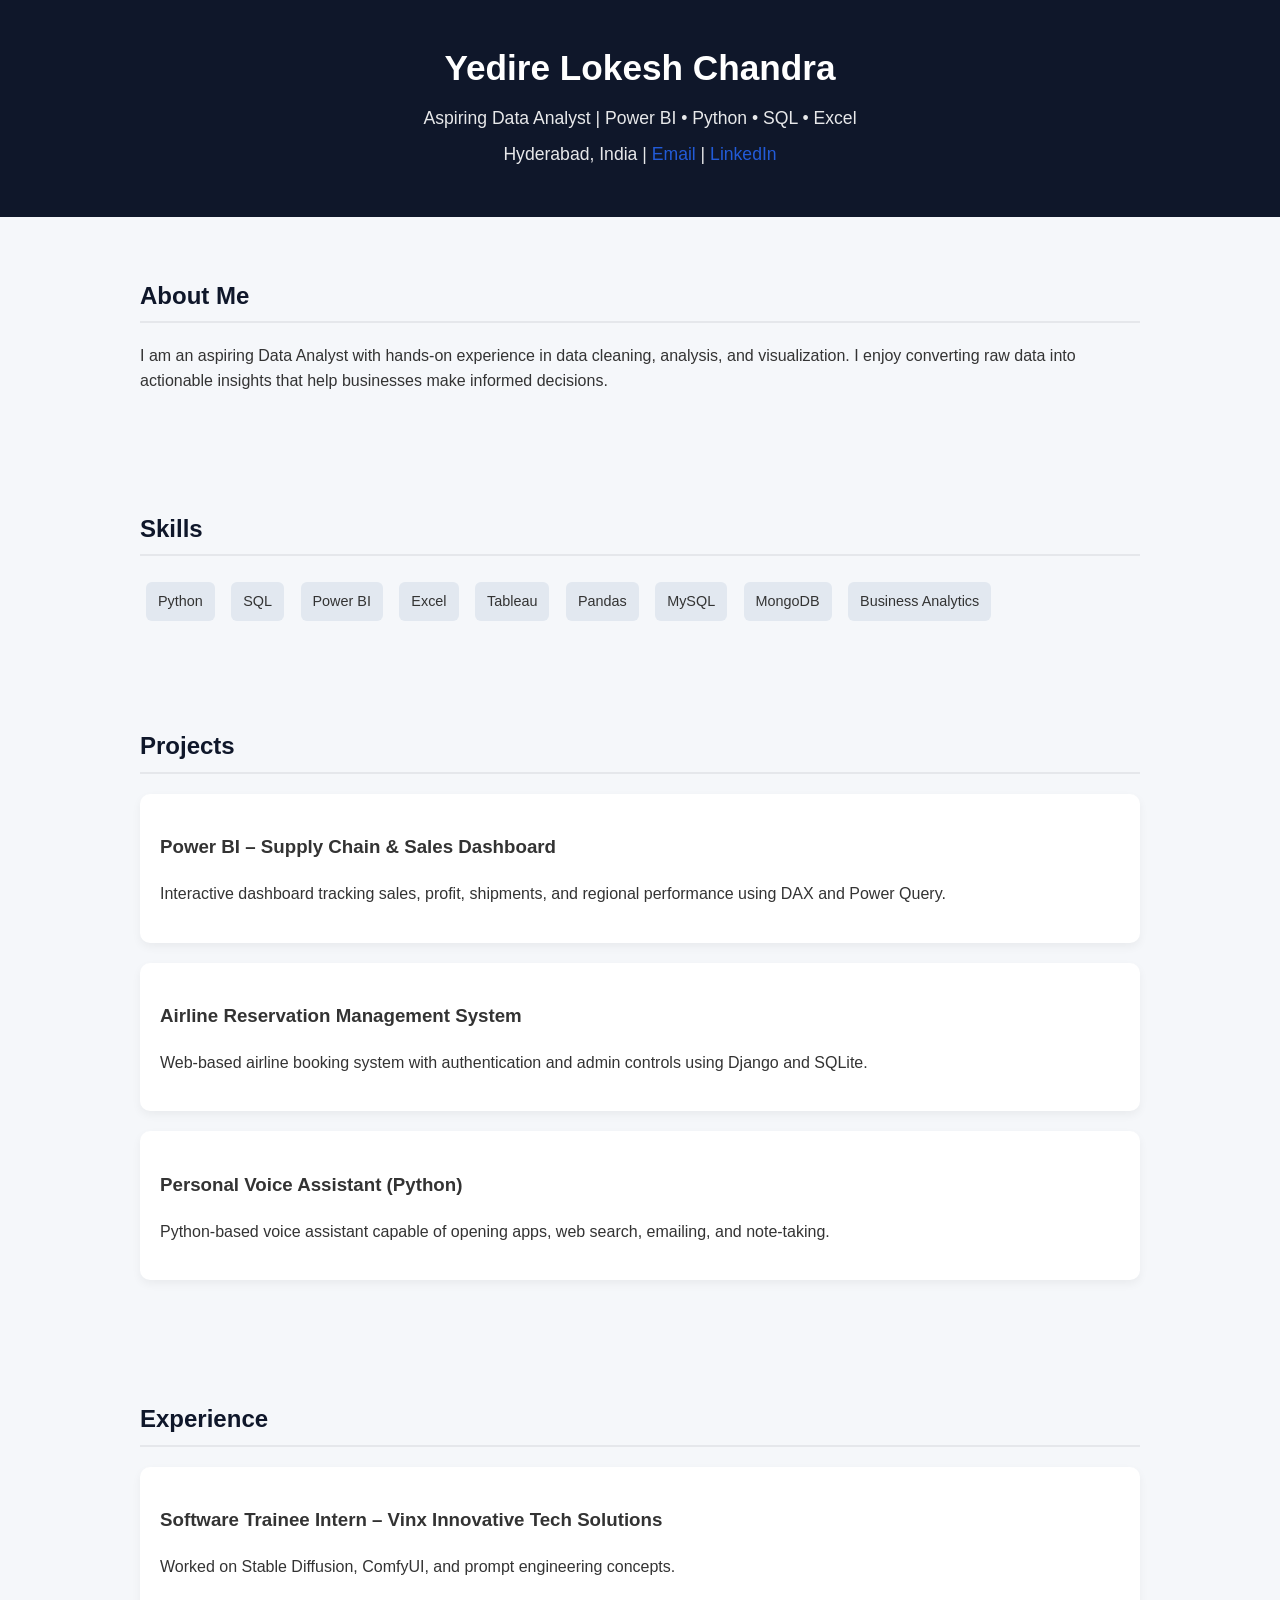
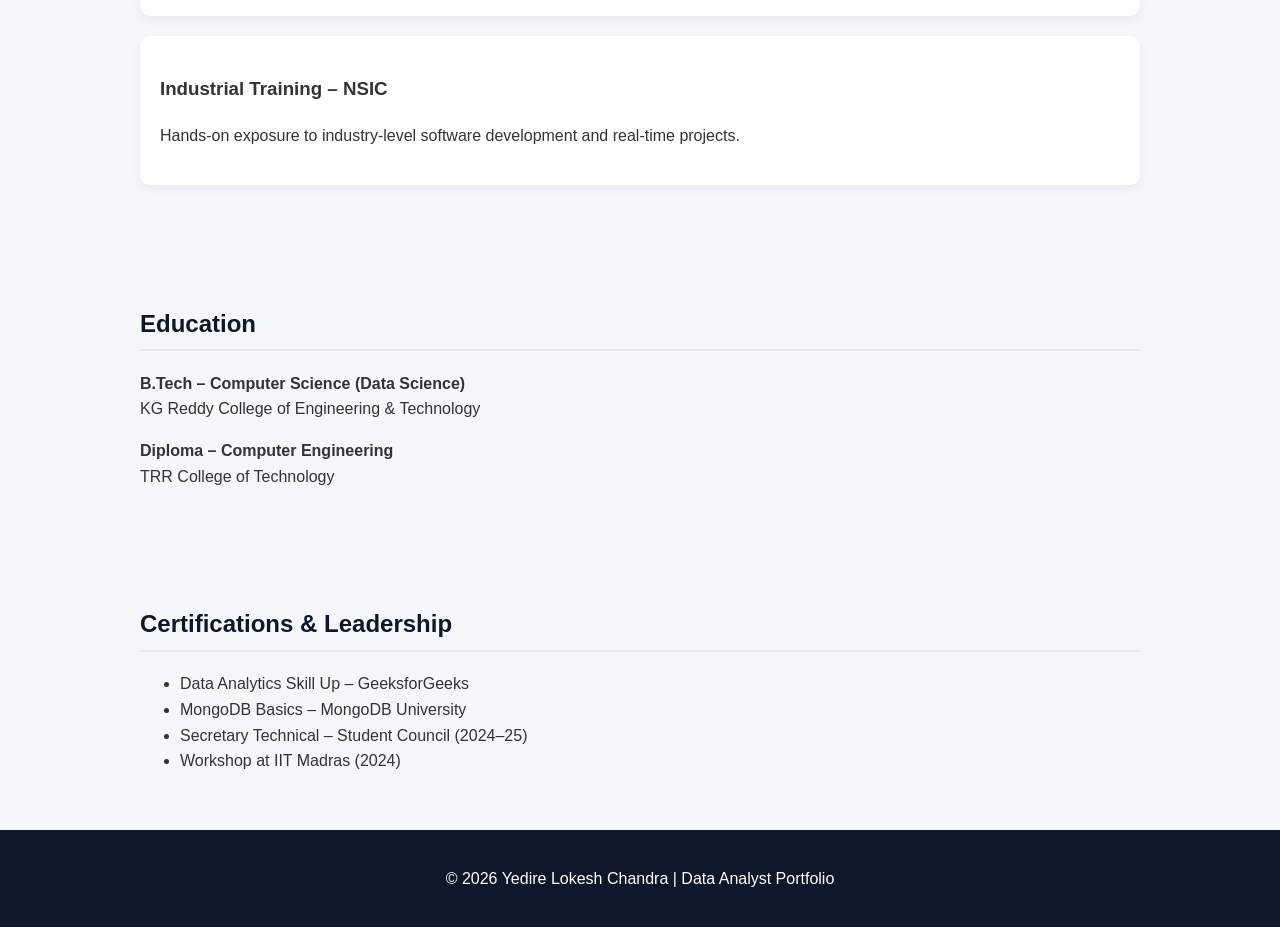
==== index.html @ 99d317fc "Rename index.html.html to index.html" ====
<!DOCTYPE html>
<html lang="en">
<head>
  <meta charset="UTF-8" />
  <meta name="viewport" content="width=device-width, initial-scale=1.0" />
  <title>Lokesh Chandra | Data Analyst Portfolio</title>
  <style>
    body {
      font-family: Arial, Helvetica, sans-serif;
      margin: 0;
      background: #f5f7fa;
      color: #333;
      line-height: 1.6;
    }
    header {
      background: #0f172a;
      color: #fff;
      padding: 40px 20px;
      text-align: center;
    }
    header h1 {
      margin: 0;
      font-size: 2.2rem;
    }
    header p {
      margin: 8px 0;
      font-size: 1.1rem;
      opacity: 0.9;
    }
    section {
      max-width: 1000px;
      margin: auto;
      padding: 40px 20px;
    }
    h2 {
      color: #0f172a;
      border-bottom: 2px solid #e5e7eb;
      padding-bottom: 6px;
    }
    .skills span {
      display: inline-block;
      background: #e2e8f0;
      padding: 8px 12px;
      margin: 6px;
      border-radius: 6px;
      font-size: 0.9rem;
    }
    .card {
      background: #fff;
      padding: 20px;
      margin: 20px 0;
      border-radius: 10px;
      box-shadow: 0 4px 10px rgba(0,0,0,0.05);
    }
    footer {
      text-align: center;
      padding: 20px;
      background: #0f172a;
      color: #fff;
    }
    a {
      color: #2563eb;
      text-decoration: none;
    }
    a:hover {
      text-decoration: underline;
    }
  </style>
</head>
<body>

<header>
  <h1>Yedire Lokesh Chandra</h1>
  <p>Aspiring Data Analyst | Power BI • Python • SQL • Excel</p>
  <p>
    Hyderabad, India | 
    <a href="mailto:yedire.lokeshchandra6@gmail.com">Email</a> | 
    <a href="https://www.linkedin.com/in/lokesh-chandra-yedire-70b862274/" target="_blank">LinkedIn</a>
  </p>
</header>

<section>
  <h2>About Me</h2>
  <p>
    I am an aspiring Data Analyst with hands-on experience in data cleaning, analysis, and visualization.
    I enjoy converting raw data into actionable insights that help businesses make informed decisions.
  </p>
</section>

<section>
  <h2>Skills</h2>
  <div class="skills">
    <span>Python</span>
    <span>SQL</span>
    <span>Power BI</span>
    <span>Excel</span>
    <span>Tableau</span>
    <span>Pandas</span>
    <span>MySQL</span>
    <span>MongoDB</span>
    <span>Business Analytics</span>
  </div>
</section>

<section>
  <h2>Projects</h2>

  <div class="card">
    <h3>Power BI – Supply Chain & Sales Dashboard</h3>
    <p>
      Interactive dashboard tracking sales, profit, shipments, and regional performance using DAX and Power Query.
    </p>
  </div>

  <div class="card">
    <h3>Airline Reservation Management System</h3>
    <p>
      Web-based airline booking system with authentication and admin controls using Django and SQLite.
    </p>
  </div>

  <div class="card">
    <h3>Personal Voice Assistant (Python)</h3>
    <p>
      Python-based voice assistant capable of opening apps, web search, emailing, and note-taking.
    </p>
  </div>
</section>

<section>
  <h2>Experience</h2>

  <div class="card">
    <h3>Software Trainee Intern – Vinx Innovative Tech Solutions</h3>
    <p>Worked on Stable Diffusion, ComfyUI, and prompt engineering concepts.</p>
  </div>

  <div class="card">
    <h3>Industrial Training – NSIC</h3>
    <p>Hands-on exposure to industry-level software development and real-time projects.</p>
  </div>
</section>

<section>
  <h2>Education</h2>
  <p><strong>B.Tech – Computer Science (Data Science)</strong><br>KG Reddy College of Engineering & Technology</p>
  <p><strong>Diploma – Computer Engineering</strong><br>TRR College of Technology</p>
</section>

<section>
  <h2>Certifications & Leadership</h2>
  <ul>
    <li>Data Analytics Skill Up – GeeksforGeeks</li>
    <li>MongoDB Basics – MongoDB University</li>
    <li>Secretary Technical – Student Council (2024–25)</li>
    <li>Workshop at IIT Madras (2024)</li>
  </ul>
</section>

<footer>
  <p>© 2026 Yedire Lokesh Chandra | Data Analyst Portfolio</p>
</footer>

</body>
</html>
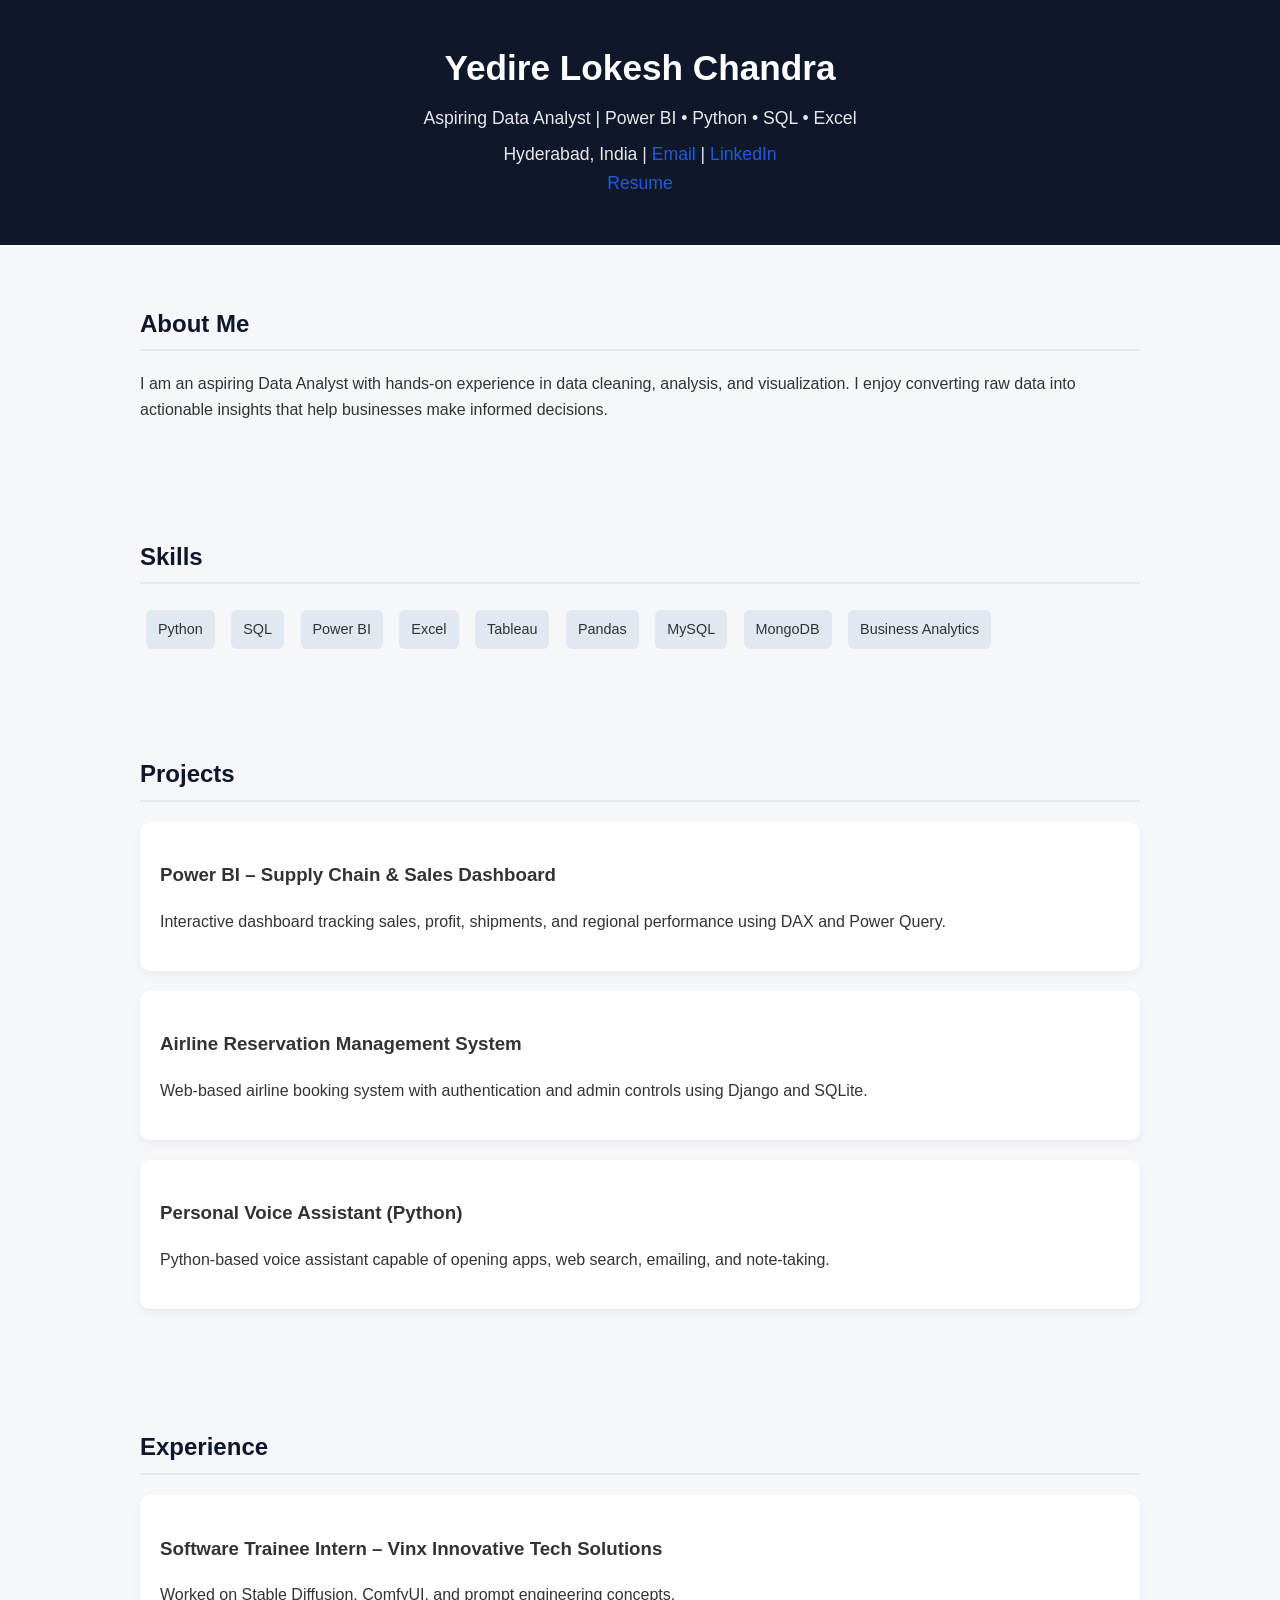
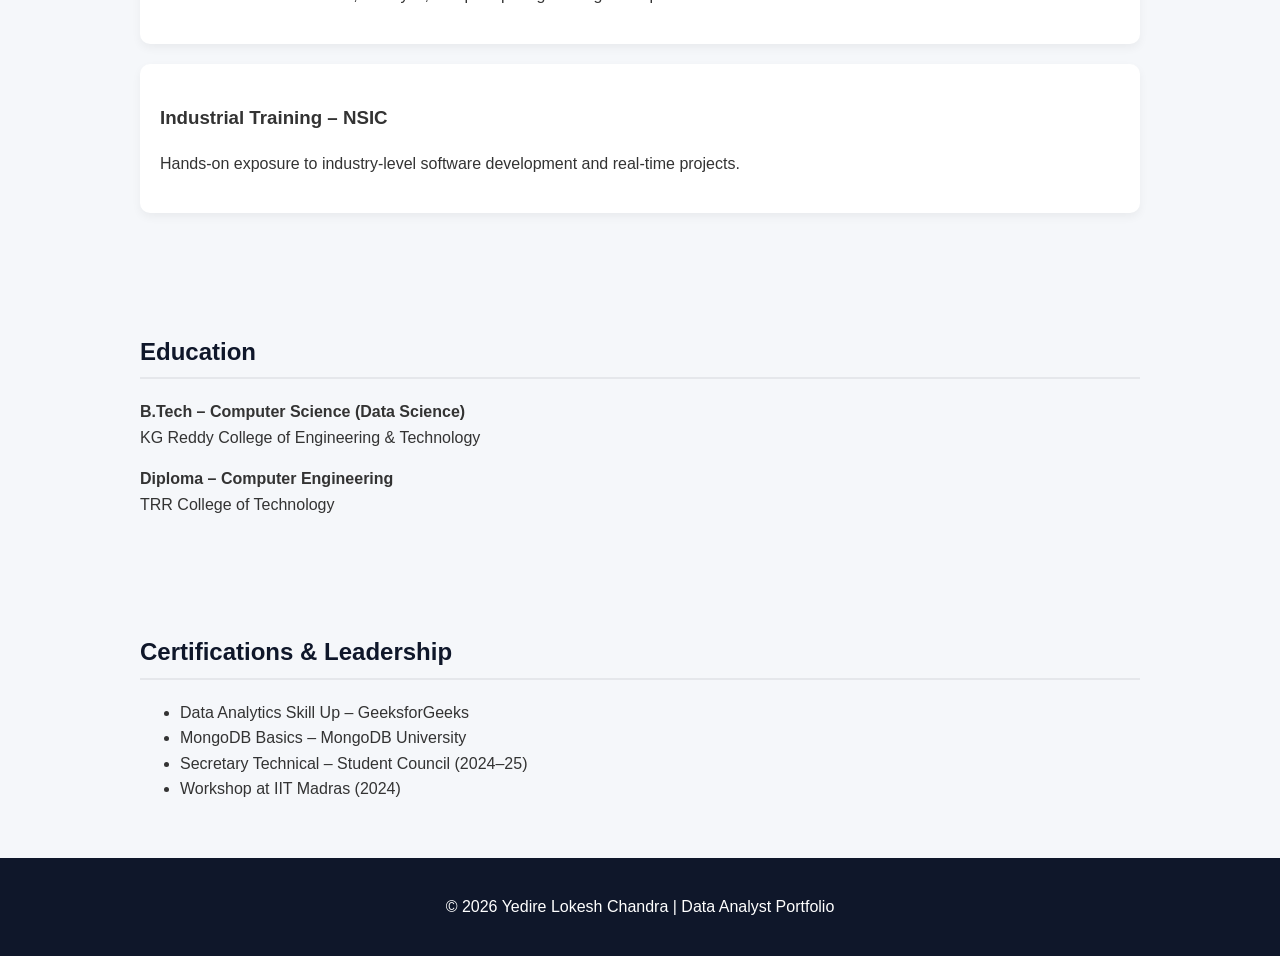
==== commit 5fc8b633: "Update index.html" ====
--- a/index.html
+++ b/index.html
@@ -76,6 +76,7 @@
     Hyderabad, India | 
     <a href="mailto:yedire.lokeshchandra6@gmail.com">Email</a> | 
     <a href="https://www.linkedin.com/in/lokesh-chandra-yedire-70b862274/" target="_blank">LinkedIn</a>
+<br> <a href="https://drive.google.com/file/d/1CVGlZAV8yLHkaHgQLzBQB-oTeqLO9fyM/view"> Resume</a>
   </p>
 </header>
 
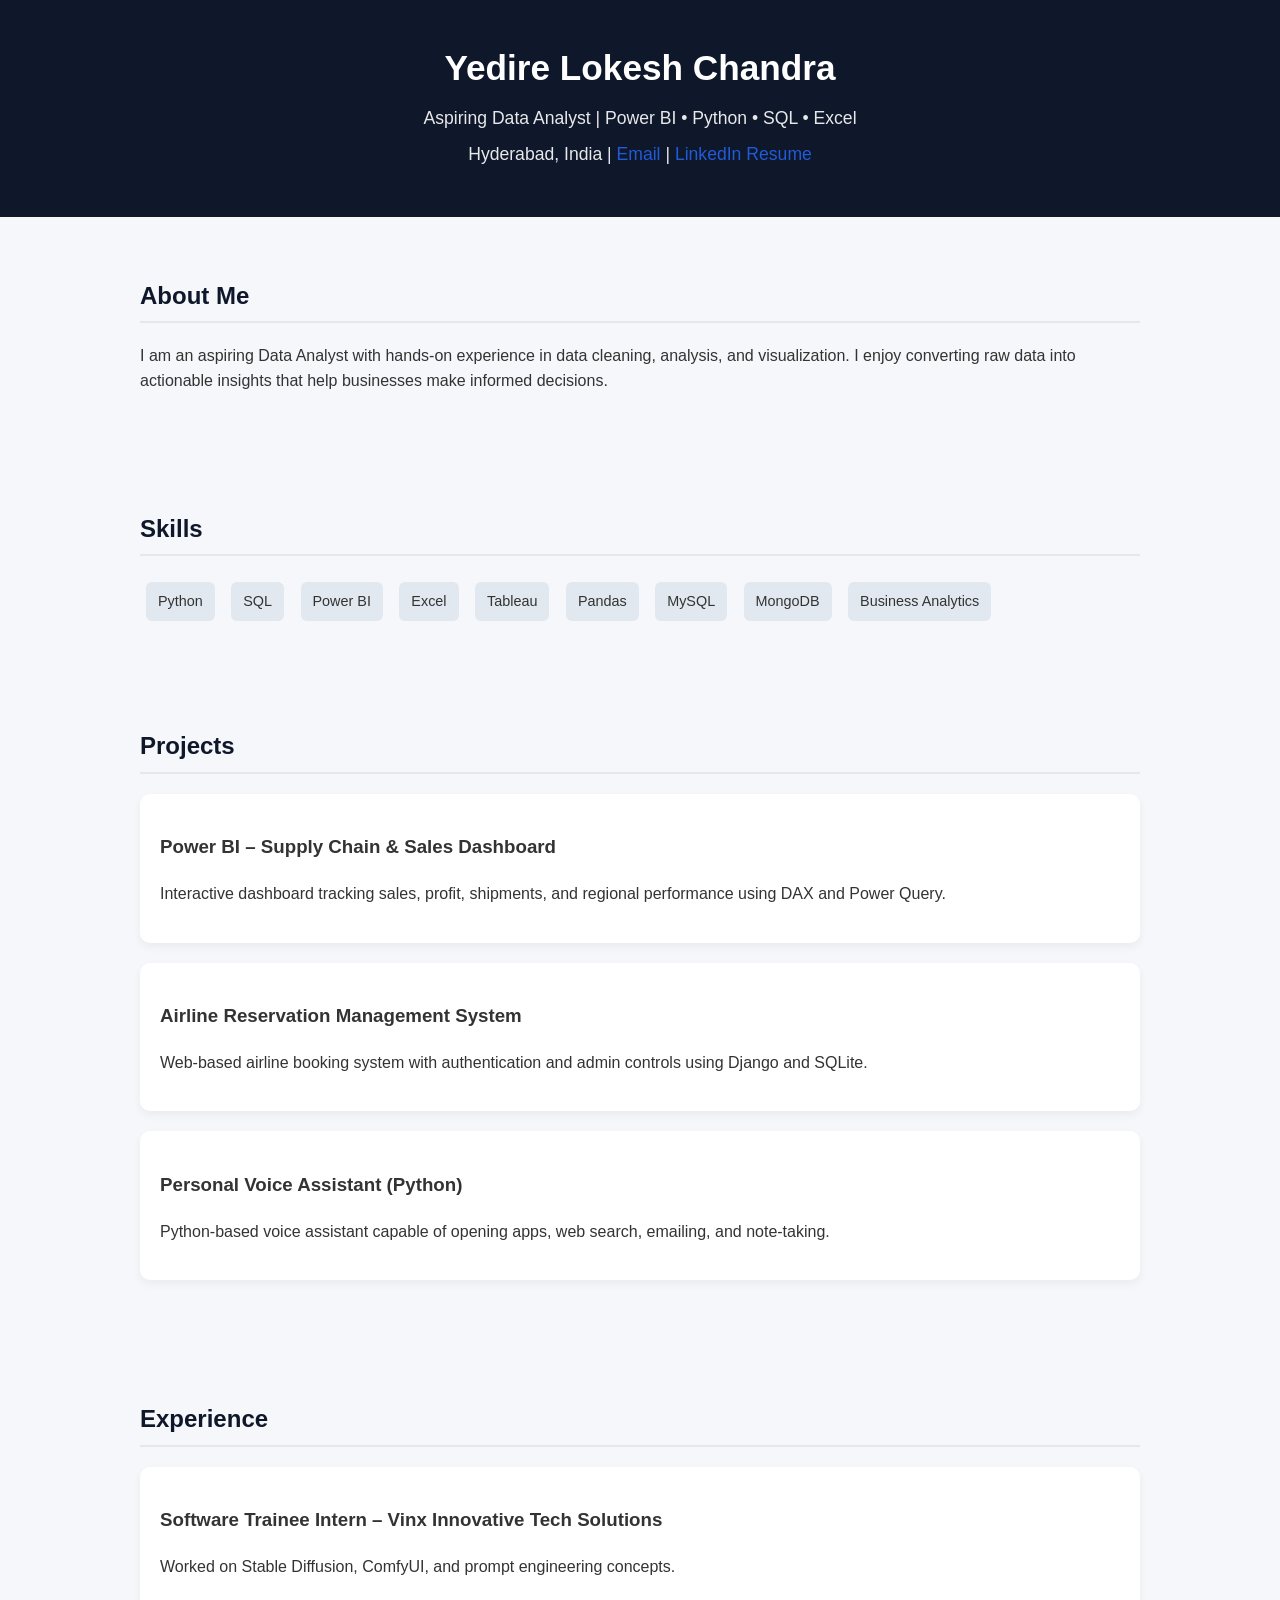
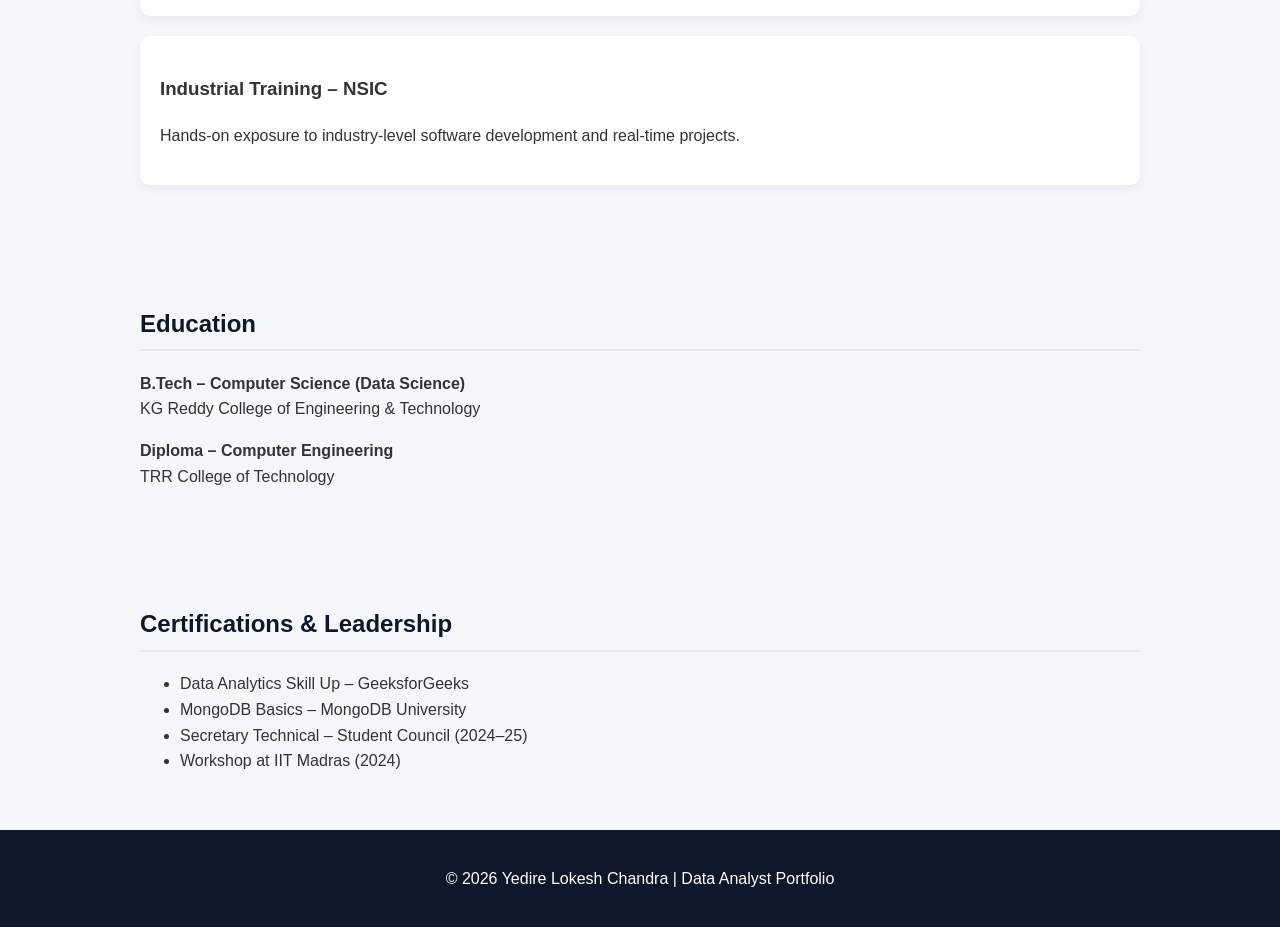
==== commit 5195a262: "Update index.html" ====
--- a/index.html
+++ b/index.html
@@ -76,7 +76,7 @@
     Hyderabad, India | 
     <a href="mailto:yedire.lokeshchandra6@gmail.com">Email</a> | 
     <a href="https://www.linkedin.com/in/lokesh-chandra-yedire-70b862274/" target="_blank">LinkedIn</a>
-<br> <a href="https://drive.google.com/file/d/1CVGlZAV8yLHkaHgQLzBQB-oTeqLO9fyM/view"> Resume</a>
+ <a href="https://drive.google.com/file/d/1CVGlZAV8yLHkaHgQLzBQB-oTeqLO9fyM/view"> Resume</a>
   </p>
 </header>
 
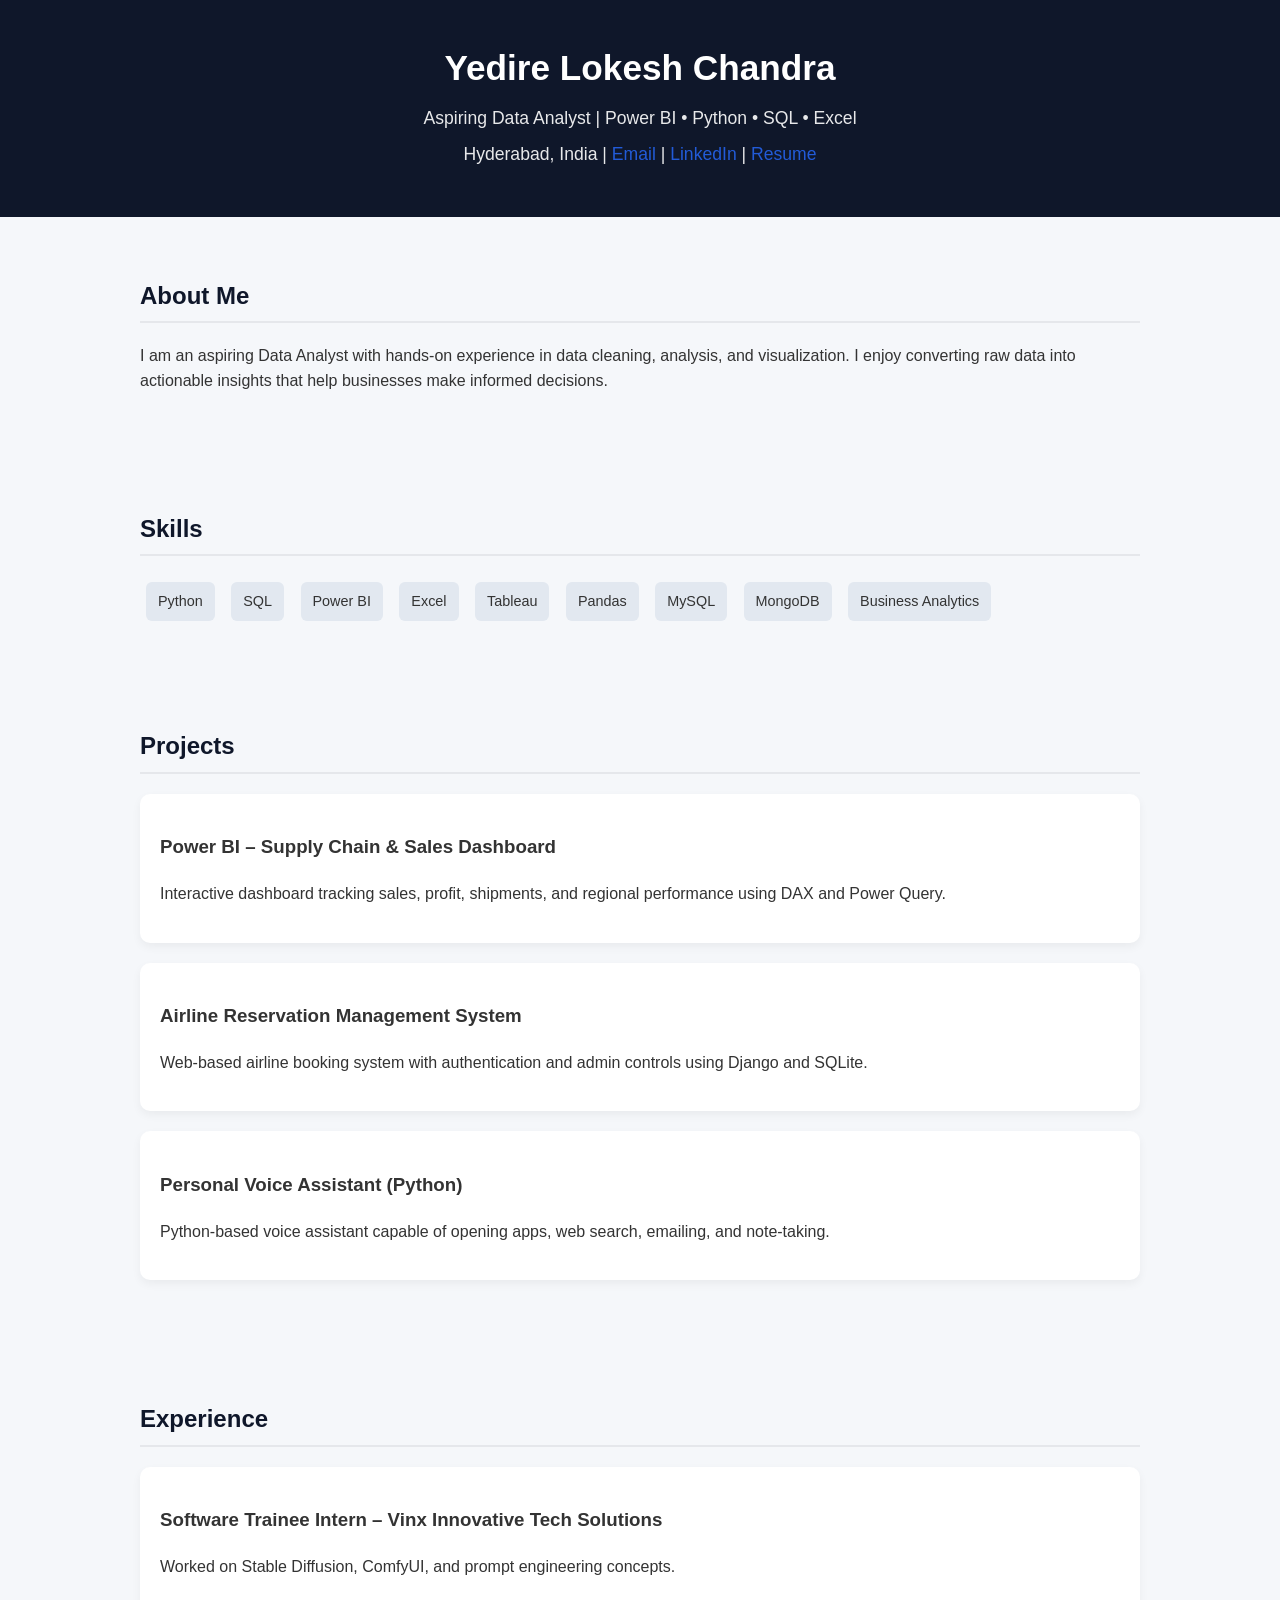
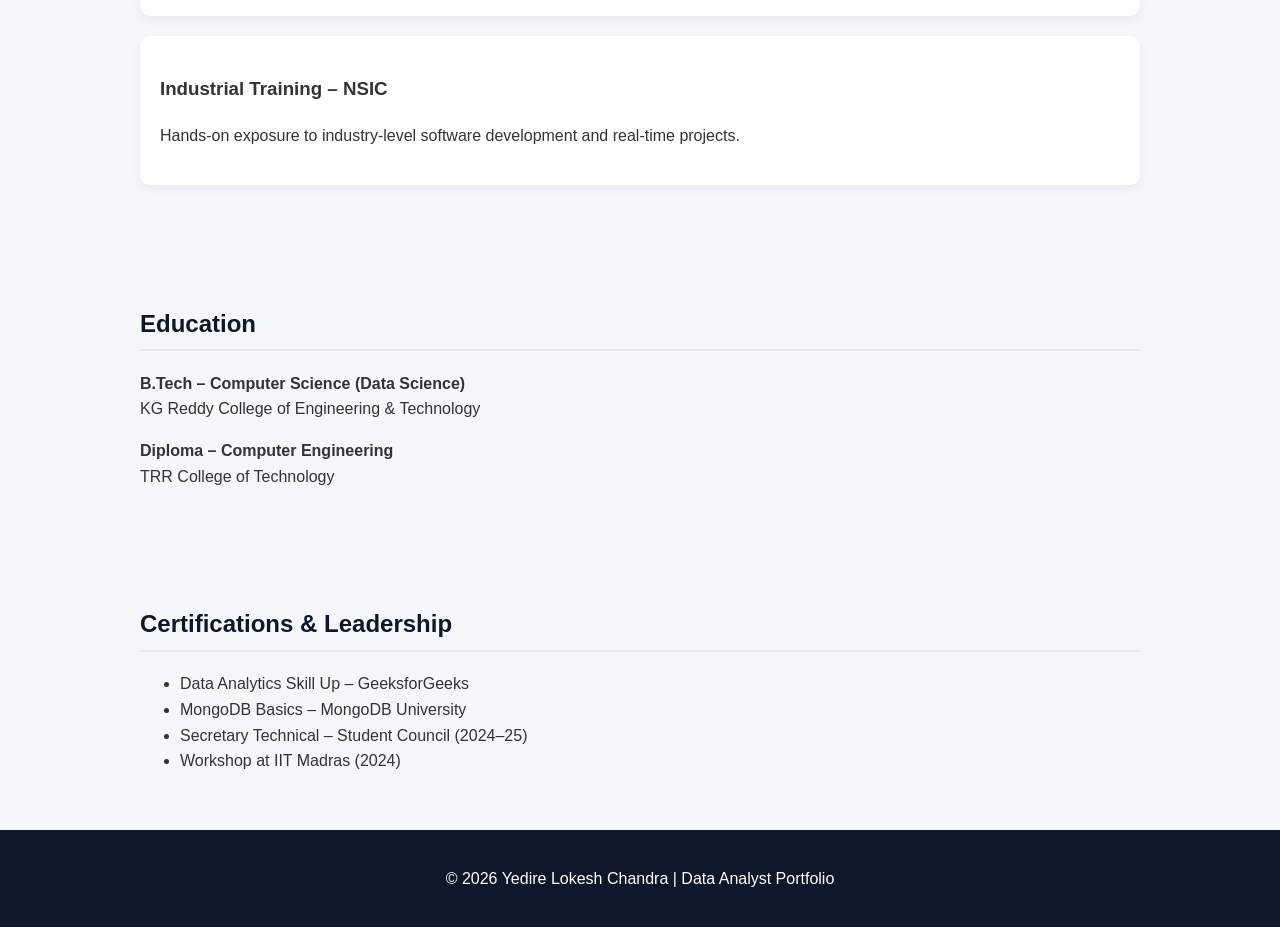
==== commit e411c75f: "Update index.html" ====
--- a/index.html
+++ b/index.html
@@ -75,8 +75,8 @@
   <p>
     Hyderabad, India | 
     <a href="mailto:yedire.lokeshchandra6@gmail.com">Email</a> | 
-    <a href="https://www.linkedin.com/in/lokesh-chandra-yedire-70b862274/" target="_blank">LinkedIn</a>
- <a href="https://drive.google.com/file/d/1CVGlZAV8yLHkaHgQLzBQB-oTeqLO9fyM/view"> Resume</a>
+    <a href="https://www.linkedin.com/in/lokesh-chandra-yedire-70b862274/">LinkedIn</a> | 
+    <a href="https://drive.google.com/file/d/1CVGlZAV8yLHkaHgQLzBQB-oTeqLO9fyM/view" target="_blank"> Resume</a>
   </p>
 </header>
 
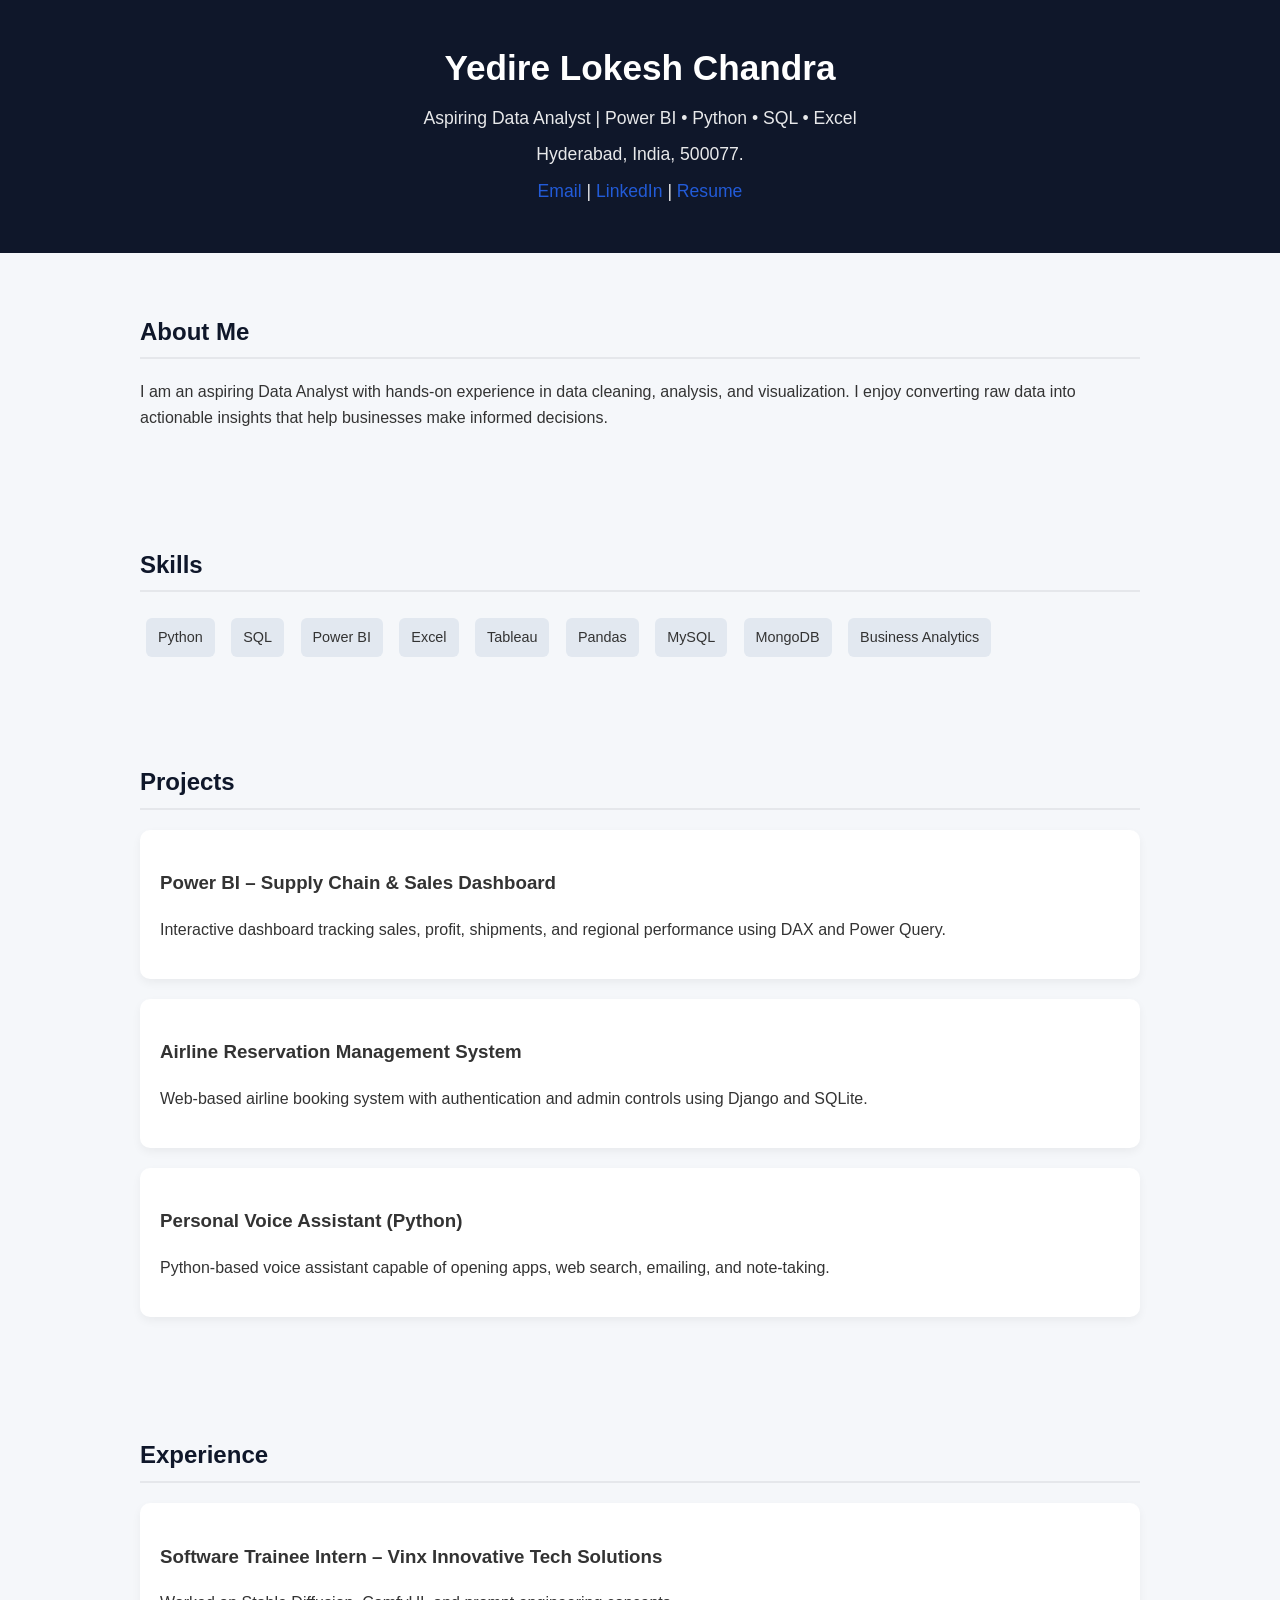
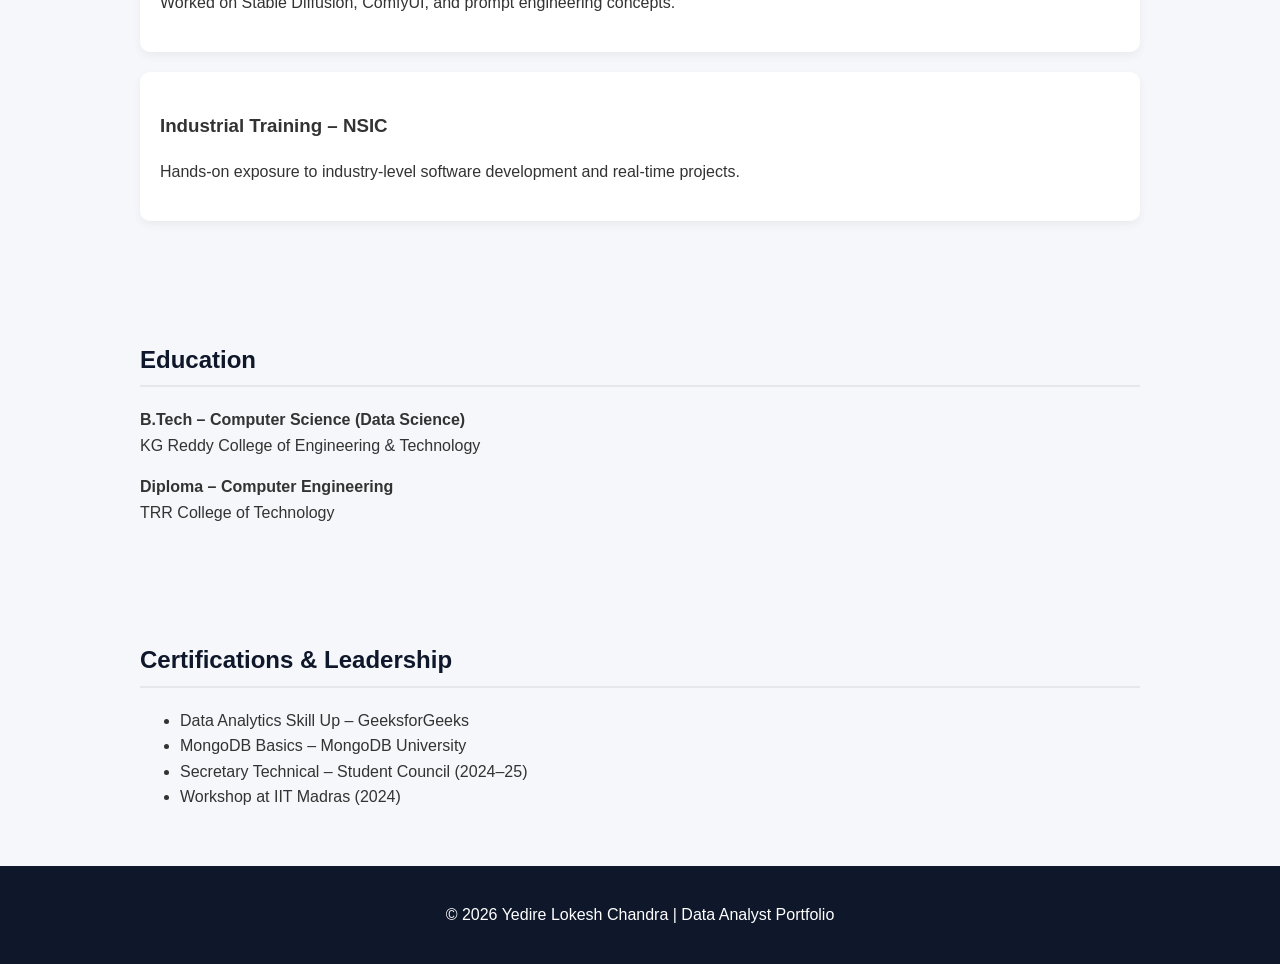
==== commit c03123aa: "Update index.html" ====
--- a/index.html
+++ b/index.html
@@ -73,7 +73,9 @@
   <h1>Yedire Lokesh Chandra</h1>
   <p>Aspiring Data Analyst | Power BI • Python • SQL • Excel</p>
   <p>
-    Hyderabad, India | 
+    Hyderabad, India, 500077.
+  </p>
+  <p>
     <a href="mailto:yedire.lokeshchandra6@gmail.com">Email</a> | 
     <a href="https://www.linkedin.com/in/lokesh-chandra-yedire-70b862274/">LinkedIn</a> | 
     <a href="https://drive.google.com/file/d/1CVGlZAV8yLHkaHgQLzBQB-oTeqLO9fyM/view" target="_blank"> Resume</a>
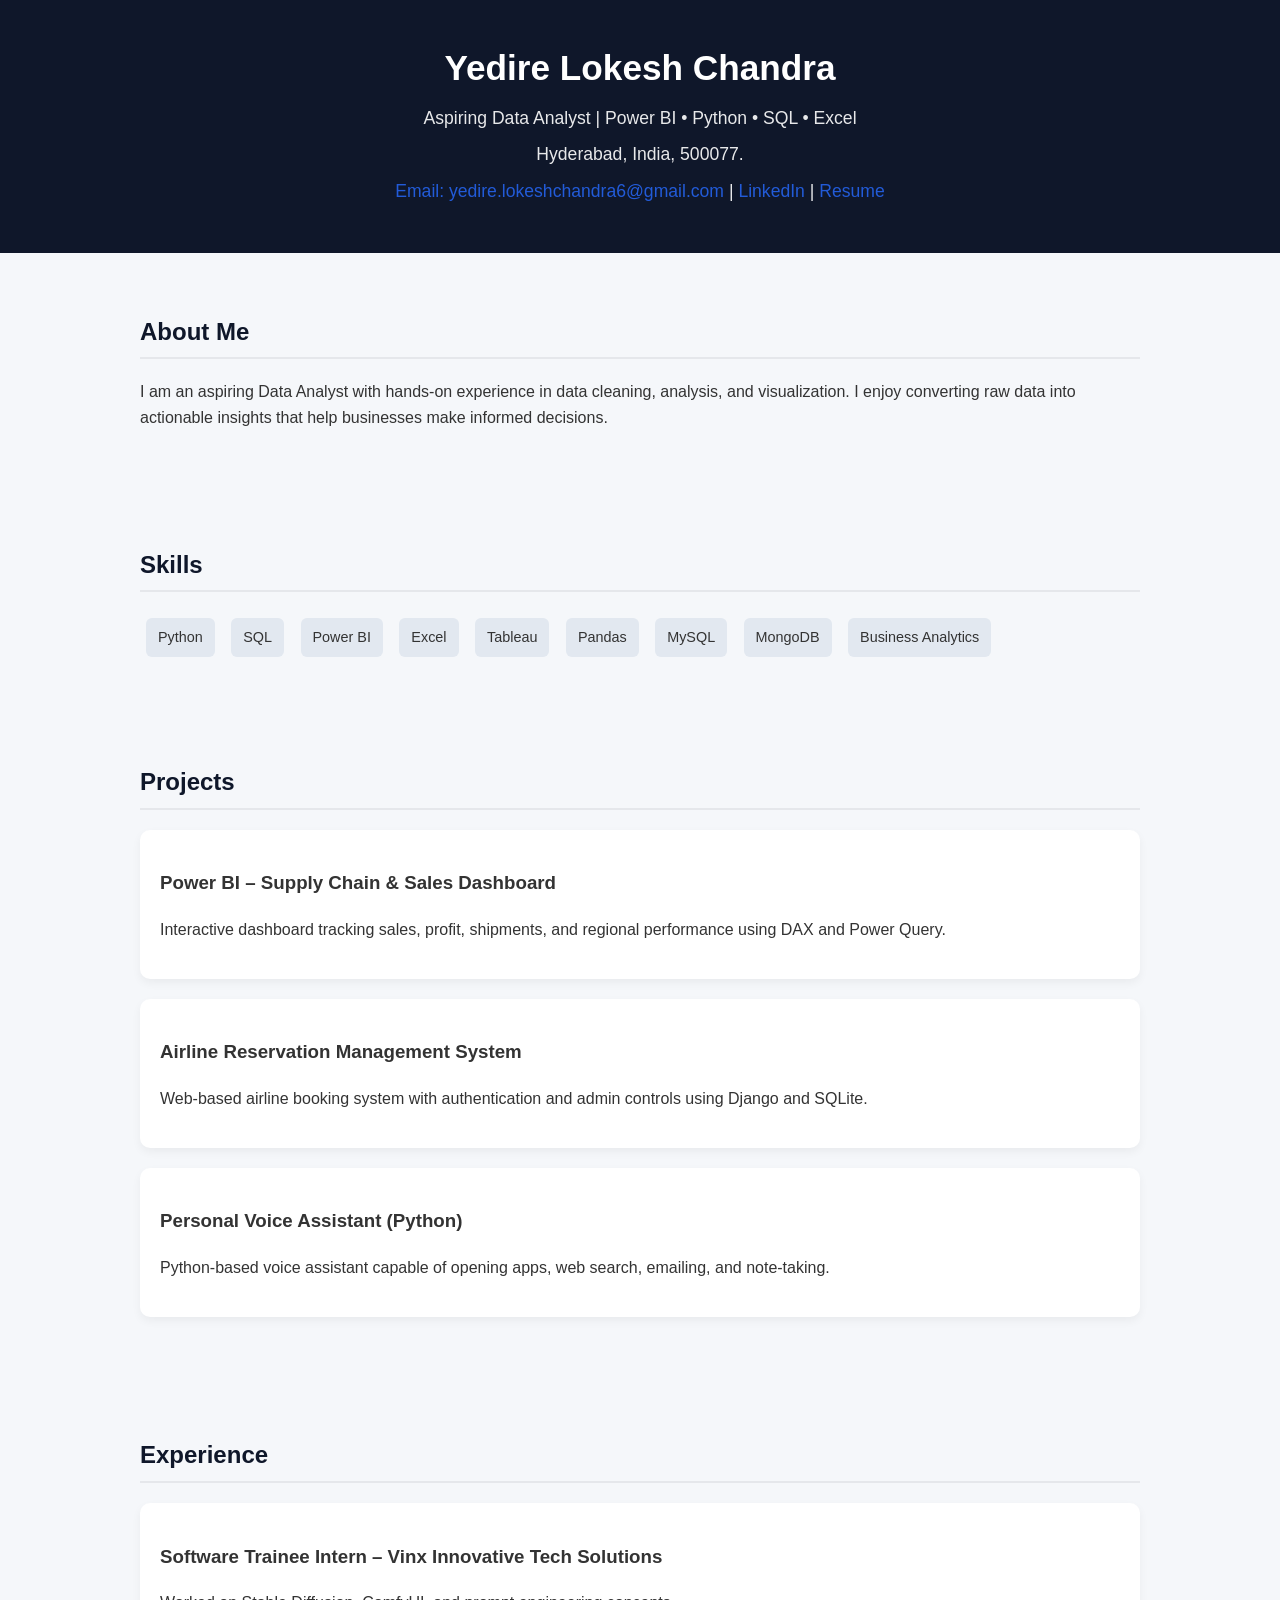
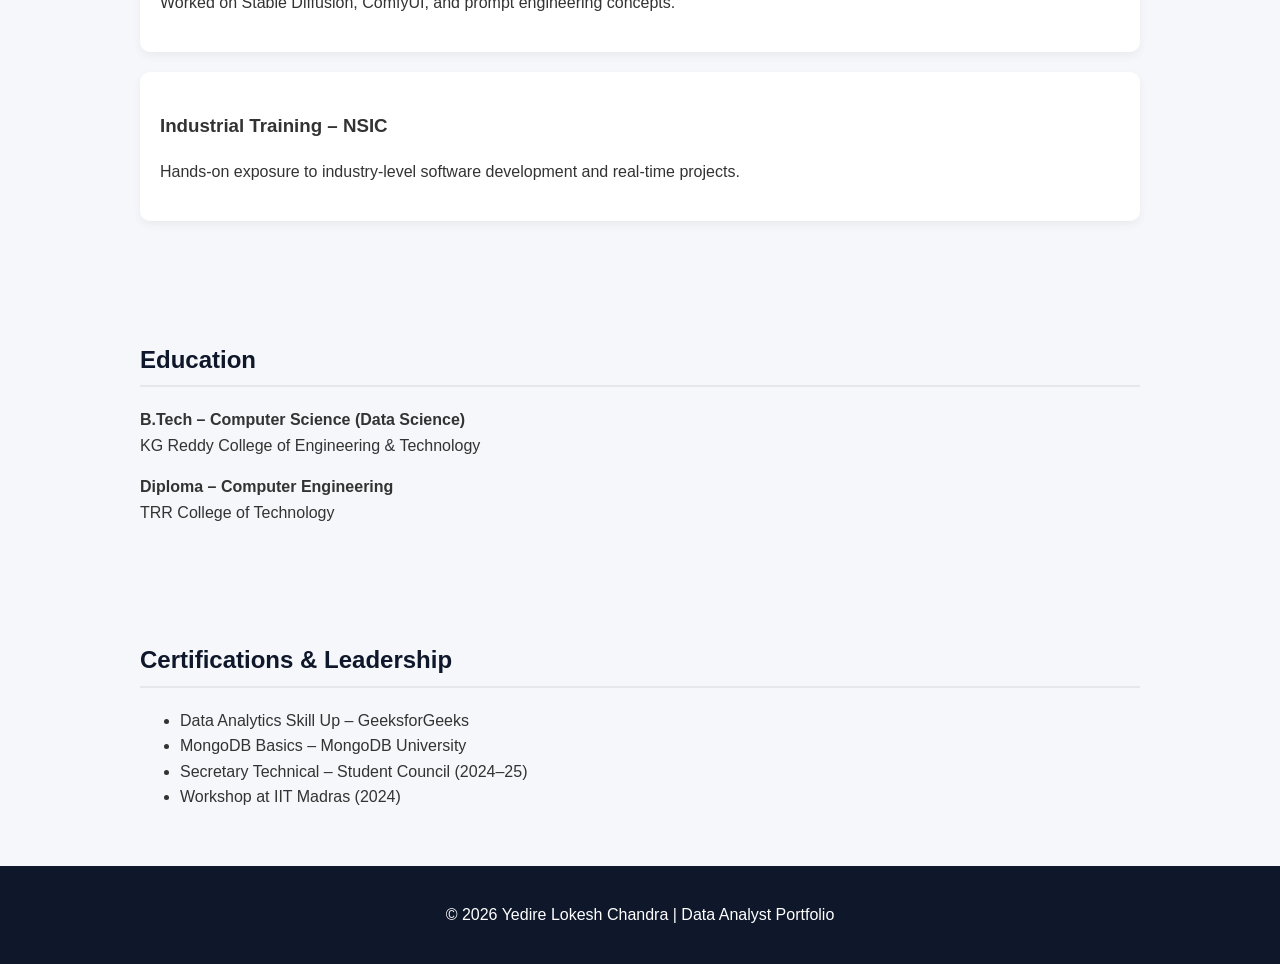
==== commit 0d083f79: "Update index.html" ====
--- a/index.html
+++ b/index.html
@@ -76,7 +76,7 @@
     Hyderabad, India, 500077.
   </p>
   <p>
-    <a href="mailto:yedire.lokeshchandra6@gmail.com">Email</a> | 
+    <a href="mailto:yedire.lokeshchandra6@gmail.com">Email: yedire.lokeshchandra6@gmail.com</a> | 
     <a href="https://www.linkedin.com/in/lokesh-chandra-yedire-70b862274/">LinkedIn</a> | 
     <a href="https://drive.google.com/file/d/1CVGlZAV8yLHkaHgQLzBQB-oTeqLO9fyM/view" target="_blank"> Resume</a>
   </p>
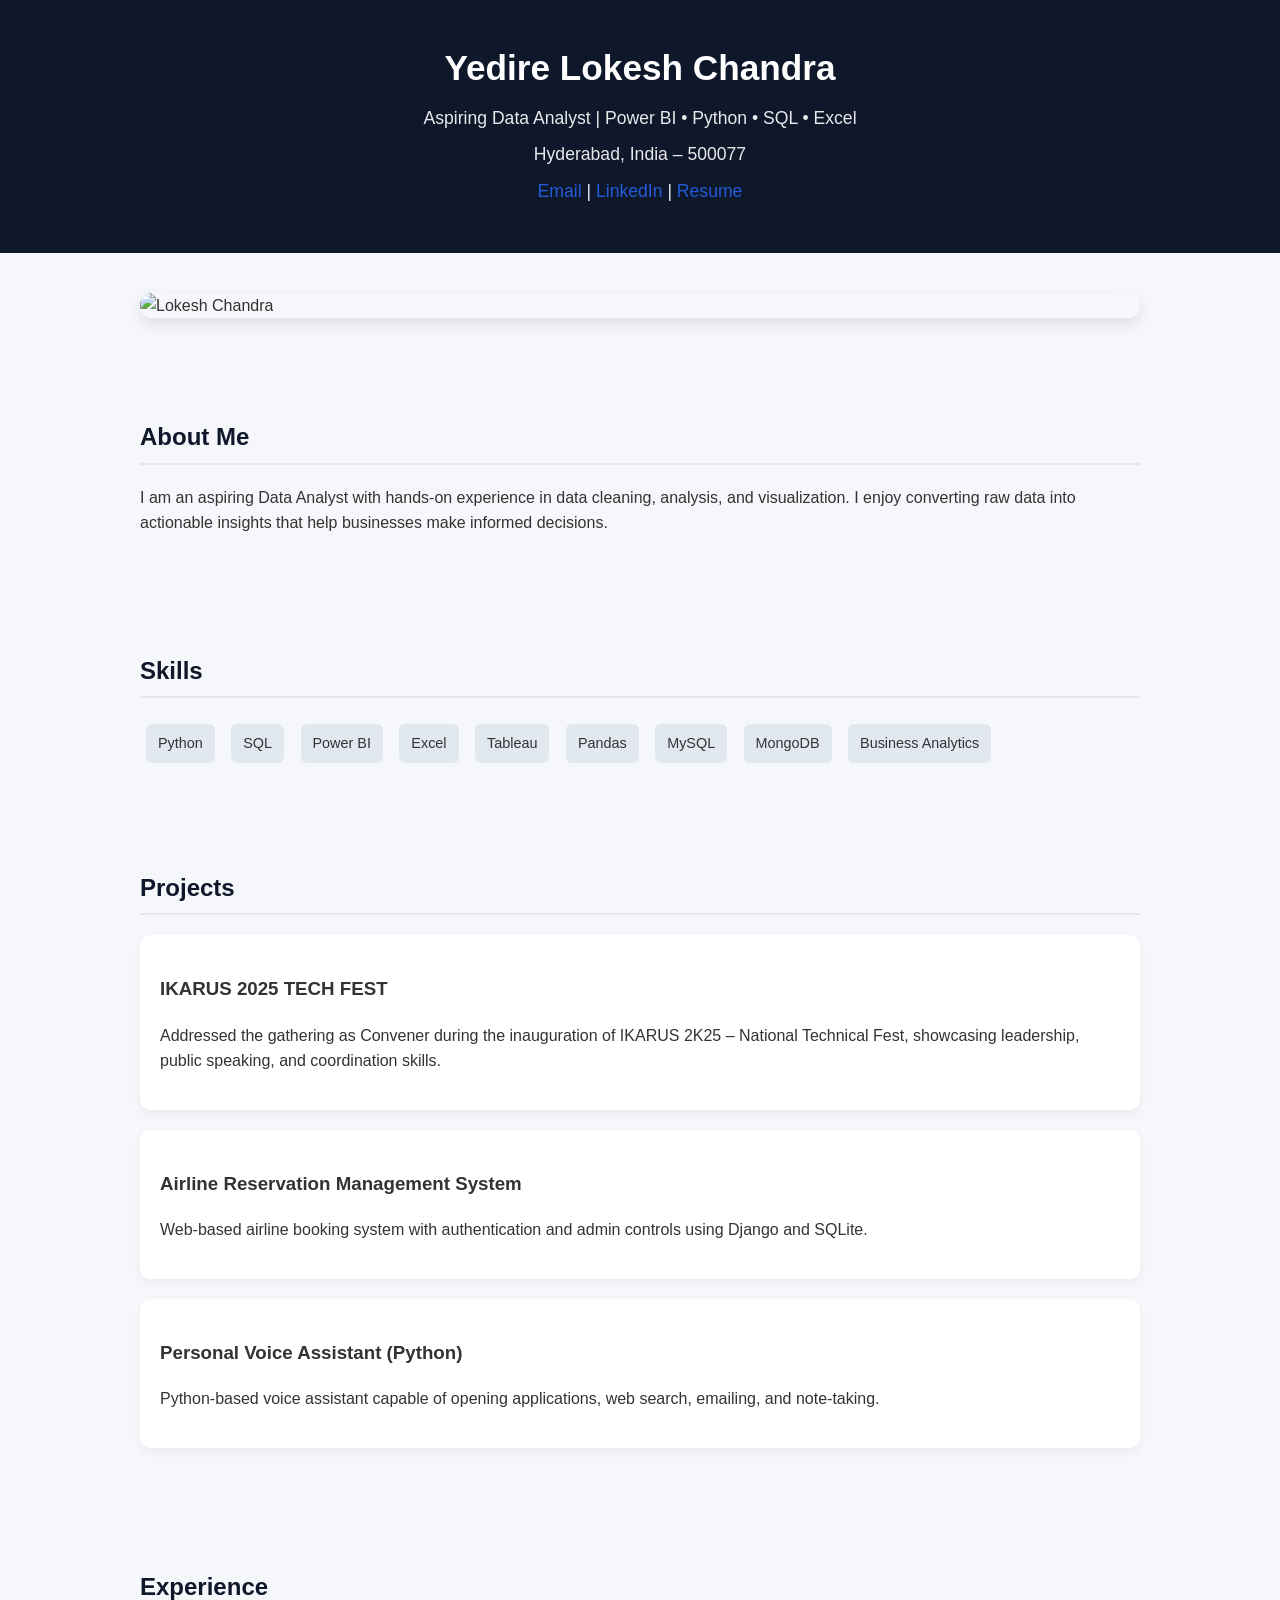
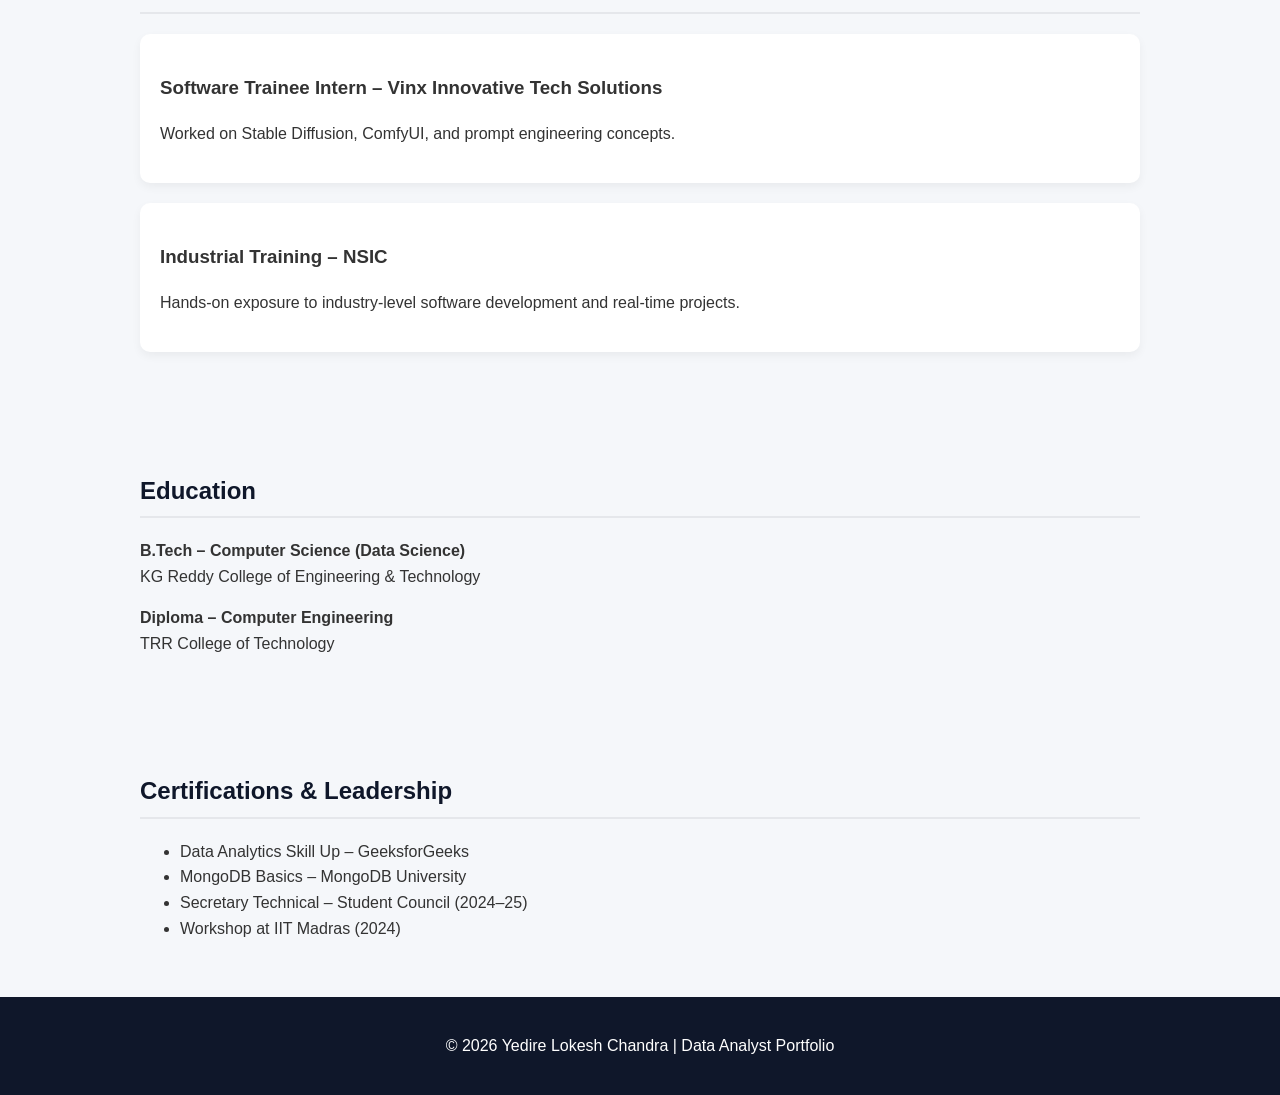
==== commit d18baf7b: "Update index.html" ====
--- a/index.html
+++ b/index.html
@@ -4,6 +4,7 @@
   <meta charset="UTF-8" />
   <meta name="viewport" content="width=device-width, initial-scale=1.0" />
   <title>Lokesh Chandra | Data Analyst Portfolio</title>
+
   <style>
     body {
       font-family: Arial, Helvetica, sans-serif;
@@ -12,31 +13,67 @@
       color: #333;
       line-height: 1.6;
     }
+
     header {
       background: #0f172a;
       color: #fff;
       padding: 40px 20px;
       text-align: center;
     }
+
     header h1 {
       margin: 0;
       font-size: 2.2rem;
     }
+
     header p {
       margin: 8px 0;
       font-size: 1.1rem;
       opacity: 0.9;
     }
+
     section {
       max-width: 1000px;
       margin: auto;
       padding: 40px 20px;
     }
+
     h2 {
       color: #0f172a;
       border-bottom: 2px solid #e5e7eb;
       padding-bottom: 6px;
     }
+
+    /* ---------- SLIDESHOW ---------- */
+    .slideshow-container {
+      max-width: 1000px;
+      margin: 40px auto;
+      position: relative;
+      border-radius: 12px;
+      overflow: hidden;
+      box-shadow: 0 6px 15px rgba(0,0,0,0.1);
+    }
+
+    .slide {
+      display: none;
+    }
+
+    .slide img {
+      width: 100%;
+      height: 420px;
+      object-fit: cover;
+    }
+
+    .fade {
+      animation: fadeEffect 1.5s;
+    }
+
+    @keyframes fadeEffect {
+      from { opacity: 0.4; }
+      to { opacity: 1; }
+    }
+
+    /* ---------- SKILLS ---------- */
     .skills span {
       display: inline-block;
       background: #e2e8f0;
@@ -45,6 +82,8 @@
       border-radius: 6px;
       font-size: 0.9rem;
     }
+
+    /* ---------- CARDS ---------- */
     .card {
       background: #fff;
       padding: 20px;
@@ -52,41 +91,61 @@
       border-radius: 10px;
       box-shadow: 0 4px 10px rgba(0,0,0,0.05);
     }
+
     footer {
       text-align: center;
       padding: 20px;
       background: #0f172a;
       color: #fff;
     }
+
     a {
       color: #2563eb;
       text-decoration: none;
     }
+
     a:hover {
       text-decoration: underline;
     }
   </style>
 </head>
+
 <body>
 
 <header>
   <h1>Yedire Lokesh Chandra</h1>
   <p>Aspiring Data Analyst | Power BI • Python • SQL • Excel</p>
+  <p>Hyderabad, India – 500077</p>
   <p>
-    Hyderabad, India, 500077.
-  </p>
-  <p>
-    <a href="mailto:yedire.lokeshchandra6@gmail.com">Email: yedire.lokeshchandra6@gmail.com</a> | 
-    <a href="https://www.linkedin.com/in/lokesh-chandra-yedire-70b862274/">LinkedIn</a> | 
-    <a href="https://drive.google.com/file/d/1CVGlZAV8yLHkaHgQLzBQB-oTeqLO9fyM/view" target="_blank"> Resume</a>
+    <a href="mailto:yedire.lokeshchandra6@gmail.com">Email</a> |
+    <a href="https://www.linkedin.com/in/lokesh-chandra-yedire-70b862274/" target="_blank">LinkedIn</a> |
+    <a href="https://drive.google.com/file/d/1CVGlZAV8yLHkaHgQLzBQB-oTeqLO9fyM/view" target="_blank">Resume</a>
   </p>
 </header>
 
+<!-- ===== SLIDESHOW ===== -->
+<div class="slideshow-container">
+
+  <div class="slide fade">
+    <img src="https://media.licdn.com/dms/image/v2/D562DAQEBvg1eGh8quQ/profile-treasury-image-shrink_800_800/B56ZkAlkoLHUAc-/0/1756651489099?e=1768842000&v=beta&t=BYJjTmkeF4vVkQ7mqtqqxwAMBE2mViC12_n_tYNJ4yw" alt="Lokesh Chandra">
+  </div>
+
+  <div class="slide fade">
+    <img src="images/sales-analysis.jpg" alt="Sales Analysis Project">
+  </div>
+
+  <div class="slide fade">
+    <img src="images/python-project.jpg" alt="Python Data Project">
+  </div>
+
+</div>
+
 <section>
   <h2>About Me</h2>
   <p>
-    I am an aspiring Data Analyst with hands-on experience in data cleaning, analysis, and visualization.
-    I enjoy converting raw data into actionable insights that help businesses make informed decisions.
+    I am an aspiring Data Analyst with hands-on experience in data cleaning,
+    analysis, and visualization. I enjoy converting raw data into actionable
+    insights that help businesses make informed decisions.
   </p>
 </section>
 
@@ -109,25 +168,29 @@
   <h2>Projects</h2>
 
   <div class="card">
-    <h3>Power BI – Supply Chain & Sales Dashboard</h3>
+    <h3>IKARUS 2025 TECH FEST</h3>
     <p>
-      Interactive dashboard tracking sales, profit, shipments, and regional performance using DAX and Power Query.
+     Addressed the gathering as Convener during the inauguration of IKARUS 2K25 – National Technical Fest, 
+      showcasing leadership, public speaking, and coordination skills.
     </p>
   </div>
 
   <div class="card">
     <h3>Airline Reservation Management System</h3>
     <p>
-      Web-based airline booking system with authentication and admin controls using Django and SQLite.
+      Web-based airline booking system with authentication and admin controls
+      using Django and SQLite.
     </p>
   </div>
 
   <div class="card">
     <h3>Personal Voice Assistant (Python)</h3>
     <p>
-      Python-based voice assistant capable of opening apps, web search, emailing, and note-taking.
+      Python-based voice assistant capable of opening applications, web search,
+      emailing, and note-taking.
     </p>
   </div>
+
 </section>
 
 <section>
@@ -142,12 +205,15 @@
     <h3>Industrial Training – NSIC</h3>
     <p>Hands-on exposure to industry-level software development and real-time projects.</p>
   </div>
+
 </section>
 
 <section>
   <h2>Education</h2>
-  <p><strong>B.Tech – Computer Science (Data Science)</strong><br>KG Reddy College of Engineering & Technology</p>
-  <p><strong>Diploma – Computer Engineering</strong><br>TRR College of Technology</p>
+  <p><strong>B.Tech – Computer Science (Data Science)</strong><br>
+     KG Reddy College of Engineering & Technology</p>
+  <p><strong>Diploma – Computer Engineering</strong><br>
+     TRR College of Technology</p>
 </section>
 
 <section>
@@ -164,5 +230,24 @@
   <p>© 2026 Yedire Lokesh Chandra | Data Analyst Portfolio</p>
 </footer>
 
+<!-- ===== SLIDESHOW SCRIPT ===== -->
+<script>
+  let slideIndex = 0;
+  showSlides();
+
+  function showSlides() {
+    let slides = document.getElementsByClassName("slide");
+    for (let i = 0; i < slides.length; i++) {
+      slides[i].style.display = "none";
+    }
+    slideIndex++;
+    if (slideIndex > slides.length) {
+      slideIndex = 1;
+    }
+    slides[slideIndex - 1].style.display = "block";
+    setTimeout(showSlides, 3000); // 3 seconds
+  }
+</script>
+
 </body>
 </html>
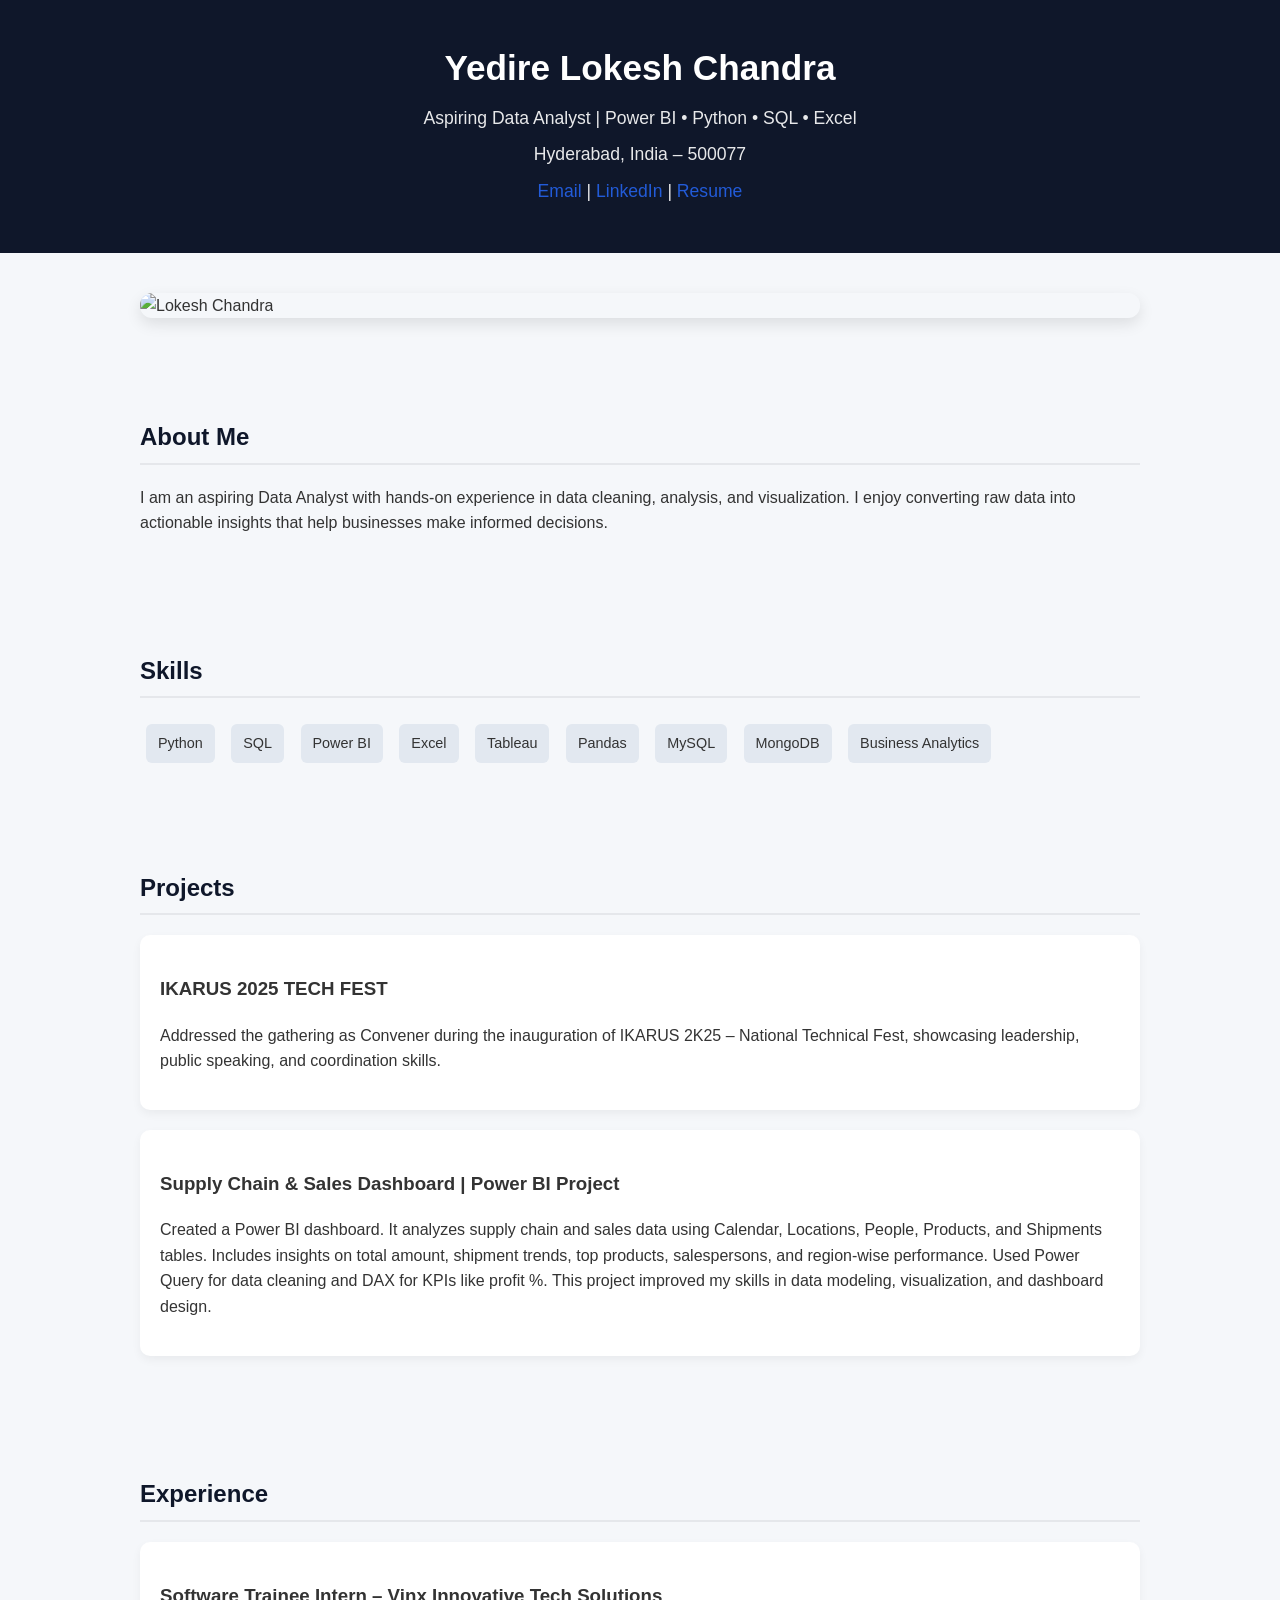
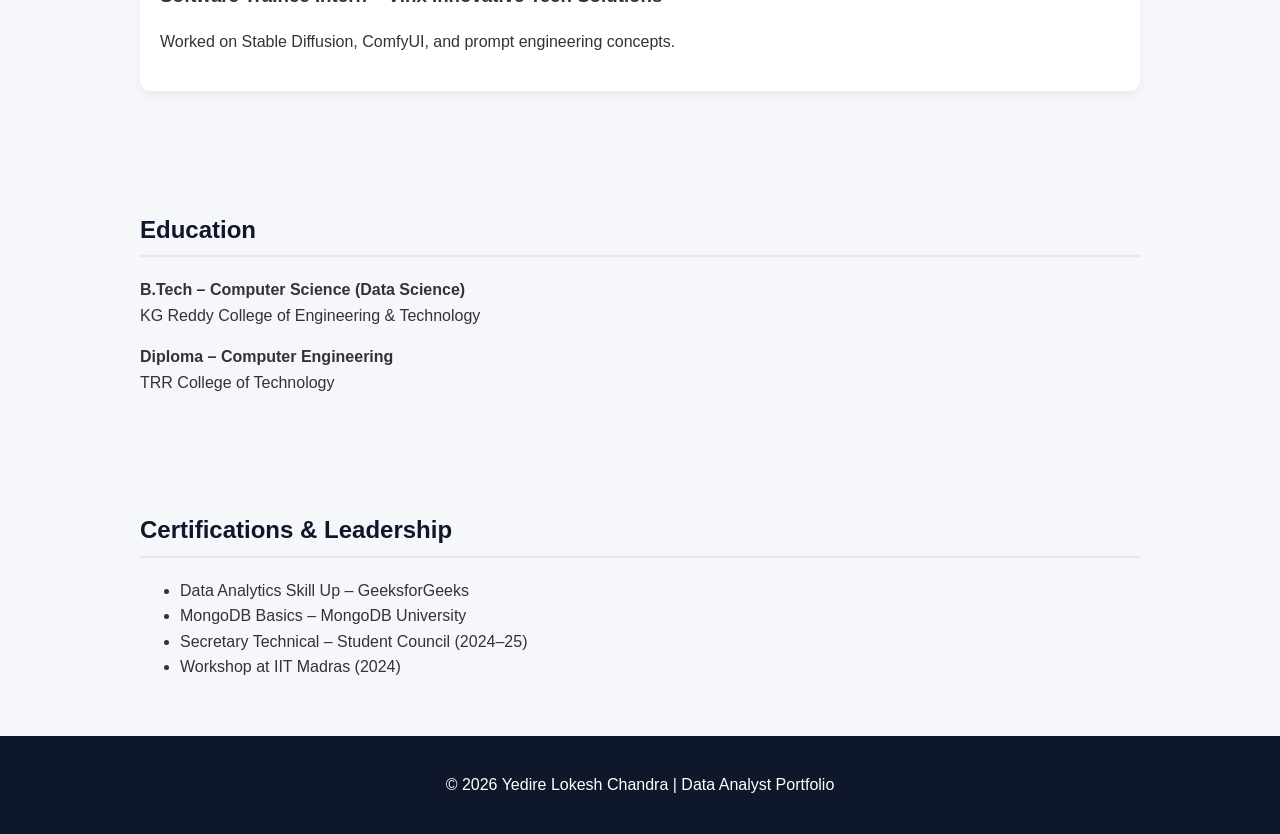
==== commit 036fac80: "Update index.html" ====
--- a/index.html
+++ b/index.html
@@ -131,11 +131,11 @@
   </div>
 
   <div class="slide fade">
-    <img src="images/sales-analysis.jpg" alt="Sales Analysis Project">
+    <img src="https://media.licdn.com/dms/image/v2/D562DAQGd-nTdJSheFg/profile-treasury-image-shrink_1280_1280/B56ZgOyWOdG0AY-/0/1752594740224?e=1768842000&v=beta&t=uraIPvC94OFv68uywp_W-JdssS0bAvPlqidvHnnXY7M" alt="Sales Analysis Project">
   </div>
 
   <div class="slide fade">
-    <img src="images/python-project.jpg" alt="Python Data Project">
+    <img src="https://media.licdn.com/dms/image/v2/D562DAQGd-nTdJSheFg/profile-treasury-image-shrink_1280_1280/B56ZgOyWOdG0AY-/0/1752594740224?e=1768842000&v=beta&t=uraIPvC94OFv68uywp_W-JdssS0bAvPlqidvHnnXY7M" alt="Python Data Project">
   </div>
 
 </div>
@@ -176,20 +176,16 @@
   </div>
 
   <div class="card">
-    <h3>Airline Reservation Management System</h3>
+    <h3>Supply Chain & Sales Dashboard | Power BI Project</h3>
     <p>
-      Web-based airline booking system with authentication and admin controls
-      using Django and SQLite.
+    Created a Power BI dashboard. It analyzes supply chain and sales data using Calendar, Locations, People,
+      Products, and Shipments tables. Includes insights on total amount, shipment trends, top products, 
+      salespersons, and region-wise performance. Used Power Query for data cleaning and DAX for KPIs like 
+      profit %. This project improved my skills in data modeling, visualization, and dashboard design.
     </p>
   </div>
 
-  <div class="card">
-    <h3>Personal Voice Assistant (Python)</h3>
-    <p>
-      Python-based voice assistant capable of opening applications, web search,
-      emailing, and note-taking.
-    </p>
-  </div>
+  
 
 </section>
 
@@ -201,10 +197,7 @@
     <p>Worked on Stable Diffusion, ComfyUI, and prompt engineering concepts.</p>
   </div>
 
-  <div class="card">
-    <h3>Industrial Training – NSIC</h3>
-    <p>Hands-on exposure to industry-level software development and real-time projects.</p>
-  </div>
+ 
 
 </section>
 
